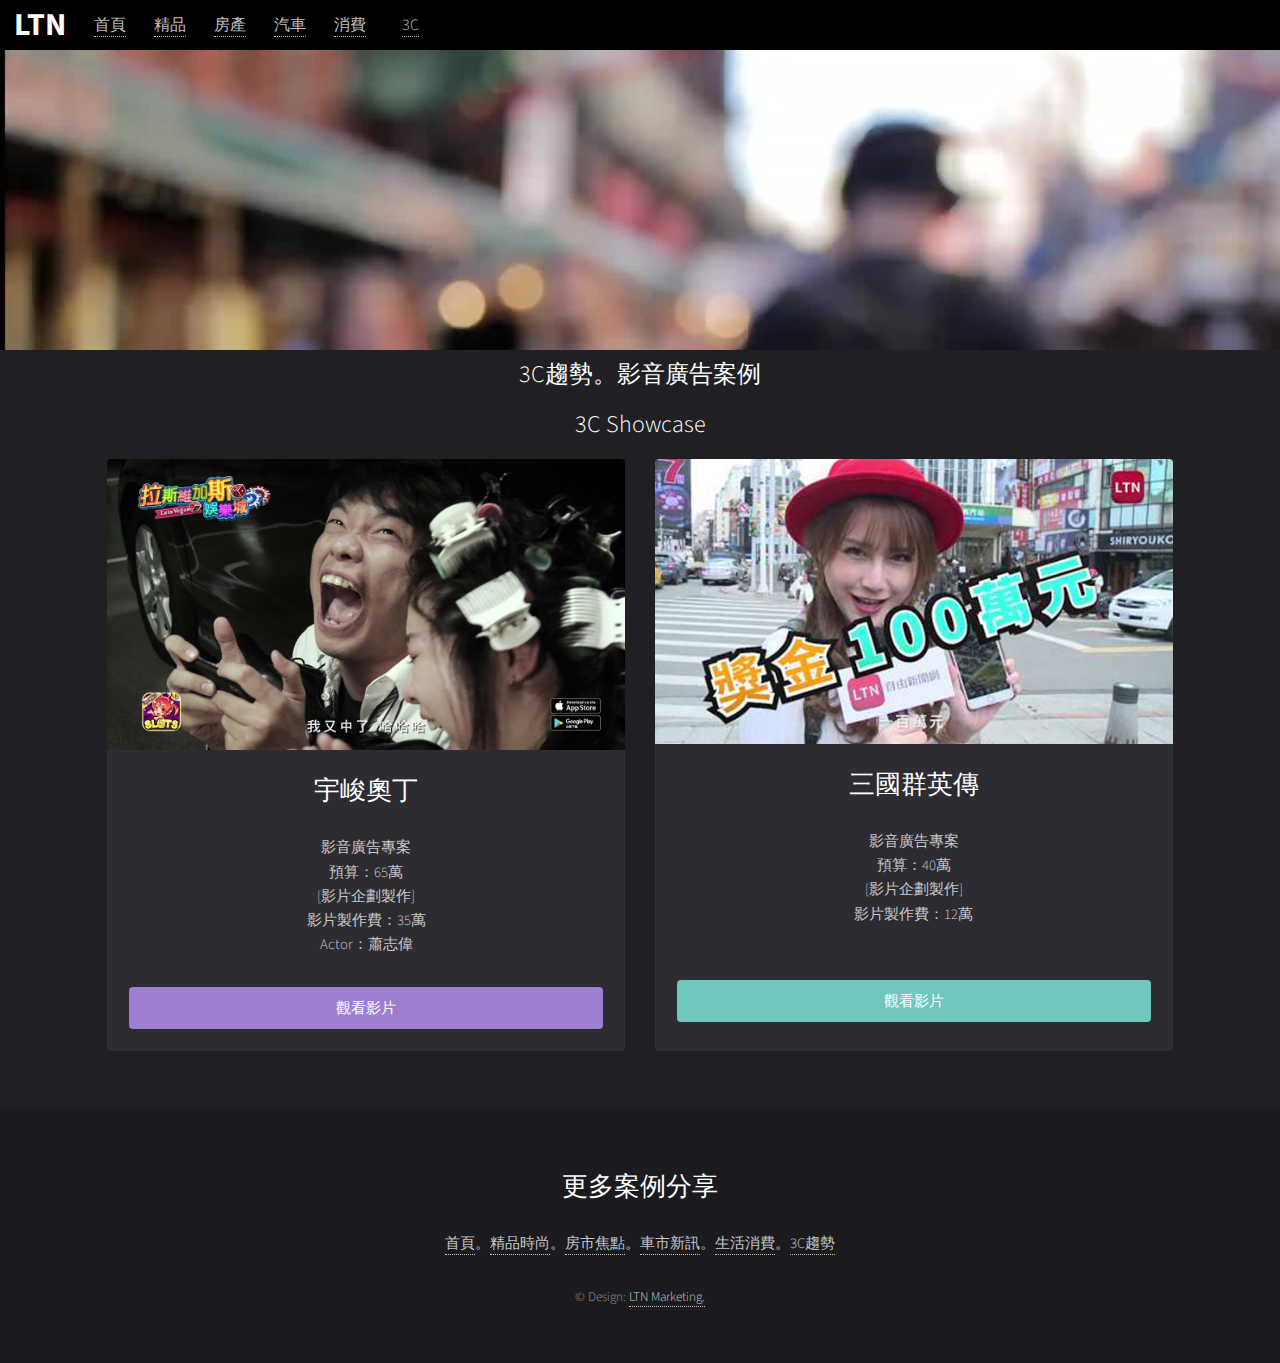
==== 3c.html @ 8a354bea "初始化版本" ====
<!DOCTYPE HTML>

<html>
	<head>
		<title>3C Showcase</title>
		<meta charset="utf-8" />
		<meta name="viewport" content="width=device-width, initial-scale=1" />
		<link rel="stylesheet" href="assets/css/main.css" />
	</head>
	<body id="top">
		
		<div class="header">
			<div class="logo">LTN</div>
			<div class="top_r">
				<div class="bbb"><a href="index.html" >首頁</a></div>
				<div class="bbb"><a href="fashion.html">精品</a></div>
				<div class="bbb"><a href="estate.html">房產</a></div>
				<div class="bbb"><a href="auto.html">汽車</a></div>
				<div class="bbb"><a href="consumer.html">消費</a></div>
				<div class="bbb"><a href="3c.html">3C</a></div>
			</div>
		</div>

			<!-- Banner -->

			<div class="banner_c">
				<video id="movie" autoplay preload loop poster="images/banner_c.jpg" width=100%>
  				<source src="images/banner_3c.mp4" type="video/mp4" />
 		 		<source src="images/banner_3c.webm" type="video/web" />
  			您的瀏覽器不支援HTML 5影片播放標籤<video>格式。
  			Your browser doesn't support the <video> tag.
			</video>

			</div>
			<div class="banner_fs">3C趨勢。影音廣告案例<br>3C Showcase</div>

			<!-- Main -->
				<div id="main">
					<div class="inner">

					<!-- Boxes -->
						<div class="thumbnails">


							<div class="box">
								<a href="https://youtu.be/4tBF7x_kAB4" class="image fit"><img src="images/pic_3c02.jpg" alt="" /></a>
								<div class="inner">
									<h2>宇峻奧丁</h2>
									<p>
										影音廣告專案</br>
										預算：65萬</br>
										[影片企劃製作]</br>
										影片製作費：35萬</br>
										Actor：蕭志偉</br>
									</p>
									<a href="https://youtu.be/4tBF7x_kAB4" class="button style3 fit" data-poptrox="youtube,800x400">觀看影片</a>
								</div>
							</div>


							<div class="box">
								<a href="https://youtu.be/RSemNmafA8I" class="image fit"><img src="images/pic_3c01.jpg" alt="" /></a>
								<div class="inner">
									<h2>三國群英傳</h2>
									<p>
										影音廣告專案</br>
										預算：40萬</br>
										[影片企劃製作]</br>
										影片製作費：12萬</br>
										</br>
									</p>
									<a href="https://youtu.be/RSemNmafA8I" class="button fit" data-poptrox="youtube,800x400">觀看影片</a>
								</div>
							</div>				

						</div>


					</div>
				</div>

			<!-- Footer -->
				<footer id="footer">
					<div class="inner">
						<h2>更多案例分享</h2>
						<p><a href="index.html">首頁</a>。<a href="fashion.html">精品時尚</a>。<a href="estate.html">房市焦點</a>。<a href="auto.html">車市新訊</a>。<a href="consumer.html">生活消費</a>。<a href="3c.html">3C趨勢</a></p>
						
					<!--
						<ul class="icons">
							<li><a href="#" class="icon fa-twitter"><span class="label">Twitter</span></a></li>
							<li><a href="#" class="icon fa-facebook"><span class="label">Facebook</span></a></li>
							<li><a href="#" class="icon fa-instagram"><span class="label">Instagram</span></a></li>
							<li><a href="#" class="icon fa-envelope"><span class="label">Email</span></a></li>
						</ul>
					-->
 						<p class="copyright">&copy; Design: <a href="http://market.ltn.com.tw/" target="_blank">LTN Marketing.</a></p>
					</div>
				</footer>

		<!-- Scripts -->
			<script src="assets/js/jquery.min.js"></script>
			<script src="assets/js/jquery.scrolly.min.js"></script>
			<script src="assets/js/jquery.poptrox.min.js"></script>
			<script src="assets/js/skel.min.js"></script>
			<script src="assets/js/util.js"></script>
			<script src="assets/js/main.js"></script>

	</body>
</html>
---- assets/css/main.css ----
@charset "UTF-8";
@import url(font-awesome.min.css);
@import url("https://fonts.googleapis.com/css?family=Source+Sans+Pro:300,400|Passion+One:400");

/*head*/
.header{ 
	width: 100%; 
	height: 50px; 
	background-color: #000; 
	margin: 0 auto;
}

.logo{
	width: 80px;
	height: 50px;
	float: left;
	text-align: center;
 	line-height: 50px;
 	font-size: 32px;
 	font-weight: bold;
 	color: #FFF;
 	margin: 0 auto;
}

.top_r{
	width: 450px;
	height: 50px;
	float: left;
}

.bbb{
	width: 60px;
	height: 50px;
 	text-align:center;
 	line-height: 50px;
 	color: #FFF;
 	font-size: 16px;
 	text-decoration: none;
 	float: left;
}
.bbb:hover{background-color: #444444; color: #fdf481; }

/*banner_f*/
.banner_f{ width: 100%; height: 300px; 
			background-image: url(../../images/banner_f.jpg);
    		background-position: center;
    		background-size: cover;
    		background-repeat: no-repeat;
    		border-top: 0;
    		position: relative;
    		text-align: center;
    		overflow: hidden;
    		margin: o auto;
}
.banner_fs{ width:100%; height: 50px; text-align: center; line-height: 50px; color: #FFF; font-size: 24px; margin:0 auto; }

.banner_e{ width: 100%; height: 300px; 
			background-image: url(../../images/banner_e.jpg);
    		background-position: center;
    		background-size: cover;
    		background-repeat: no-repeat;
    		border-top: 0;
    		position: relative;
    		text-align: center;
    		overflow: hidden;
    		margin: o auto;
}

.banner_a{ width: 100%; height: 300px; 
			background-image: url(../../images/banner_a.jpg);
    		background-position: center;
    		background-size: cover;
    		background-repeat: no-repeat;
    		border-top: 0;
    		position: relative;
    		text-align: center;
    		overflow: hidden;
    		margin: o auto;
}

.banner_c{ width: 100%; height: 300px; 
			background-image: url(../../images/banner_c.jpg);
    		background-position: center;
    		background-size: cover;
    		background-repeat: no-repeat;
    		border-top: 0;
    		position: relative;
    		text-align: center;
    		overflow: hidden;
    		margin: o auto;
}

/* Reset */

	html, body, div, span, applet, object, iframe, h1, h2, h3, h4, h5, h6, p, blockquote, pre, a, abbr, acronym, address, big, cite, code, del, dfn, em, img, ins, kbd, q, s, samp, small, strike, strong, sub, sup, tt, var, b, u, i, center, dl, dt, dd, ol, ul, li, fieldset, form, label, legend, table, caption, tbody, tfoot, thead, tr, th, td, article, aside, canvas, details, embed, figure, figcaption, footer, header, hgroup, menu, nav, output, ruby, section, summary, time, mark, audio, video {
		margin: 0;
		padding: 0;
		border: 0;
		font-size: 100%;
		font: inherit;
		vertical-align: baseline;
	}

	article, aside, details, figcaption, figure, footer, header, hgroup, menu, nav, section {
		display: block;
	}

	body {
		line-height: 1;
	}

	ol, ul {
		list-style: none;
	}

	blockquote, q {
		quotes: none;
	}

	blockquote:before, blockquote:after, q:before, q:after {
		content: '';
		content: none;
	}

	table {
		border-collapse: collapse;
		border-spacing: 0;
	}

	body {
		-webkit-text-size-adjust: none;
	}

/* Box Model */

	*, *:before, *:after {
		-moz-box-sizing: border-box;
		-webkit-box-sizing: border-box;
		box-sizing: border-box;
	}

/* Basic */

	@-ms-viewport {
		width: device-width;
	}

	body {
		-ms-overflow-style: scrollbar;
	}

	@media screen and (max-width: 480px) {

		html, body {
			min-width: 320px;
		}

	}

	body {
		background: #202024;
	}

		body.is-loading *, body.is-loading *:before, body.is-loading *:after {
			-moz-animation: none !important;
			-webkit-animation: none !important;
			-ms-animation: none !important;
			animation: none !important;
			-moz-transition: none !important;
			-webkit-transition: none !important;
			-ms-transition: none !important;
			transition: none !important;
		}

/* Type */

	body, input, select, textarea {
		color: rgba(255, 255, 255, 0.75);
		font-family: "Source Sans Pro", sans-serif;
		font-size: 14pt;
		font-weight: 300;
		line-height: 1.65;
	}

		@media screen and (max-width: 1680px) {

			body, input, select, textarea {
				font-size: 11pt;
			}

		}

		@media screen and (max-width: 1280px) {

			body, input, select, textarea {
				font-size: 11pt;
			}

		}

		@media screen and (max-width: 980px) {

			body, input, select, textarea {
				font-size: 12pt;
			}

		}

		@media screen and (max-width: 736px) {

			body, input, select, textarea {
				font-size: 12pt;
			}

		}

		@media screen and (max-width: 480px) {

			body, input, select, textarea {
				font-size: 12pt;
			}

		}

	a {
		-moz-transition: background-color 0.2s ease-in-out, color 0.2s ease-in-out;
		-webkit-transition: background-color 0.2s ease-in-out, color 0.2s ease-in-out;
		-ms-transition: background-color 0.2s ease-in-out, color 0.2s ease-in-out;
		transition: background-color 0.2s ease-in-out, color 0.2s ease-in-out;
		color: rgba(255, 255, 255, 0.75);
		text-decoration: none;
		border-bottom: 1px dotted;
		outline: 0;
	}

		a:hover {
			color: #FFF;
			border: none;
		}

	strong, b {
		color: #fff;
		font-weight: 400;
	}

	em, i {
		font-style: italic;
	}

	p {
		margin: 0 0 2em 0;
	}

	h1, h2, h3, h4, h5, h6 {
		color: #fff;
		font-weight: 400;
		line-height: 1.5;
		margin: 0 0 1em 0;
	}

		h1 a, h2 a, h3 a, h4 a, h5 a, h6 a {
			color: inherit;
			text-decoration: none;
		}

	h2 {
		font-size: 1.75em;
	}

	h3 {
		font-size: 1.35em;
	}

	h4 {
		font-size: 1.1em;
	}

	h5 {
		font-size: 0.9em;
	}

	h6 {
		font-size: 0.7em;
	}

	sub {
		font-size: 0.8em;
		position: relative;
		top: 0.5em;
	}

	sup {
		font-size: 0.8em;
		position: relative;
		top: -0.5em;
	}

	blockquote {
		border-left: solid 4px rgba(144, 144, 144, 0.25);
		font-style: italic;
		margin: 0 0 2em 0;
		padding: 0.5em 0 0.5em 2em;
	}

	code {
		background: rgba(144, 144, 144, 0.075);
		border-radius: 4px;
		border: solid 1px rgba(144, 144, 144, 0.25);
		font-family: "Courier New", monospace;
		font-size: 0.9em;
		margin: 0 0.25em;
		padding: 0.25em 0.65em;
	}

	pre {
		-webkit-overflow-scrolling: touch;
		font-family: "Courier New", monospace;
		font-size: 0.9em;
		margin: 0 0 2em 0;
	}

		pre code {
			display: block;
			line-height: 1.75;
			padding: 1em 1.5em;
			overflow-x: auto;
		}

	hr {
		border: 0;
		border-bottom: solid 1px rgba(144, 144, 144, 0.25);
		margin: 2em 0;
	}

		hr.major {
			margin: 3em 0;
		}

	.align-left {
		text-align: left;
	}

	.align-center {
		text-align: center;
	}

	.align-right {
		text-align: right;
	}

/* Section/Article */

	section.special, article.special {
		text-align: center;
	}

	header p {
		color: rgba(255, 255, 255, 0.5);
		position: relative;
		margin: 0 0 1.5em 0;
	}

	header h2 + p {
		font-size: 1.25em;
		margin-top: -1em;
	}

	header h3 + p {
		font-size: 1.1em;
		margin-top: -0.8em;
	}

	header h4 + p,
	header h5 + p,
	header h6 + p {
		font-size: 0.9em;
		margin-top: -0.6em;
	}

/* Box */

	.thumbnails {
		display: -moz-flex;
		display: -webkit-flex;
		display: -ms-flex;
		display: flex;
		-moz-align-items: stretch;
		-webkit-align-items: stretch;
		-ms-align-items: stretch;
		align-items: stretch;
		-moz-justify-content: center;
		-webkit-justify-content: center;
		-ms-justify-content: center;
		justify-content: center;
		-moz-flex-wrap: wrap;
		-webkit-flex-wrap: wrap;
		-ms-flex-wrap: wrap;
		flex-wrap: wrap;
	}

		.thumbnails .box {
			margin: 0 1em 2em 1em;
			width: 30%;
		}

			@media screen and (max-width: 1280px) {

				.thumbnails .box {
					width: 45%;
				}

			}

			@media screen and (max-width: 736px) {

				.thumbnails .box {
					width: 100%;
				}

			}

/* Form */

	form {
		margin: 0 0 2em 0;
	}

	label {
		color: #fff;
		display: block;
		font-size: 0.9em;
		font-weight: 400;
		margin: 0 0 1em 0;
	}

	input[type="text"],
	input[type="password"],
	input[type="email"],
	input[type="tel"],
	select,
	textarea {
		-moz-appearance: none;
		-webkit-appearance: none;
		-ms-appearance: none;
		appearance: none;
		background: rgba(144, 144, 144, 0.075);
		border-radius: 4px;
		border: none;
		border: solid 1px rgba(144, 144, 144, 0.25);
		color: inherit;
		display: block;
		outline: 0;
		padding: 0 1em;
		text-decoration: none;
		width: 100%;
	}

		input[type="text"]:invalid,
		input[type="password"]:invalid,
		input[type="email"]:invalid,
		input[type="tel"]:invalid,
		select:invalid,
		textarea:invalid {
			box-shadow: none;
		}

		input[type="text"]:focus,
		input[type="password"]:focus,
		input[type="email"]:focus,
		input[type="tel"]:focus,
		select:focus,
		textarea:focus {
			border-color: #ff8686;
			box-shadow: 0 0 0 1px #ff8686;
		}

	.select-wrapper {
		text-decoration: none;
		display: block;
		position: relative;
	}

		.select-wrapper:before {
			content: "";
			-moz-osx-font-smoothing: grayscale;
			-webkit-font-smoothing: antialiased;
			font-family: FontAwesome;
			font-style: normal;
			font-weight: normal;
			text-transform: none !important;
		}

		.select-wrapper:before {
			color: rgba(144, 144, 144, 0.25);
			display: block;
			height: 2.75em;
			line-height: 2.75em;
			pointer-events: none;
			position: absolute;
			right: 0;
			text-align: center;
			top: 0;
			width: 2.75em;
		}

		.select-wrapper select::-ms-expand {
			display: none;
		}

	input[type="text"],
	input[type="password"],
	input[type="email"],
	select {
		height: 2.75em;
	}

	textarea {
		padding: 0.75em 1em;
	}

	input[type="checkbox"],
	input[type="radio"] {
		-moz-appearance: none;
		-webkit-appearance: none;
		-ms-appearance: none;
		appearance: none;
		display: block;
		float: left;
		margin-right: -2em;
		opacity: 0;
		width: 1em;
		z-index: -1;
	}

		input[type="checkbox"] + label,
		input[type="radio"] + label {
			text-decoration: none;
			color: rgba(255, 255, 255, 0.75);
			cursor: pointer;
			display: inline-block;
			font-size: 1em;
			font-weight: 300;
			padding-left: 2.4em;
			padding-right: 0.75em;
			position: relative;
		}

			input[type="checkbox"] + label:before,
			input[type="radio"] + label:before {
				-moz-osx-font-smoothing: grayscale;
				-webkit-font-smoothing: antialiased;
				font-family: FontAwesome;
				font-style: normal;
				font-weight: normal;
				text-transform: none !important;
			}

			input[type="checkbox"] + label:before,
			input[type="radio"] + label:before {
				background: rgba(144, 144, 144, 0.075);
				border-radius: 4px;
				border: solid 1px rgba(144, 144, 144, 0.25);
				content: '';
				display: inline-block;
				height: 1.65em;
				left: 0;
				line-height: 1.58125em;
				position: absolute;
				text-align: center;
				top: 0;
				width: 1.65em;
			}

		input[type="checkbox"]:checked + label:before,
		input[type="radio"]:checked + label:before {
			background: #ff8686;
			border-color: #ff8686;
			color: #ffffff;
			content: '\f00c';
		}

		input[type="checkbox"]:focus + label:before,
		input[type="radio"]:focus + label:before {
			border-color: #ff8686;
			box-shadow: 0 0 0 1px #ff8686;
		}

	input[type="checkbox"] + label:before {
		border-radius: 4px;
	}

	input[type="radio"] + label:before {
		border-radius: 100%;
	}

	::-webkit-input-placeholder {
		color: rgba(255, 255, 255, 0.5) !important;
		opacity: 1.0;
	}

	:-moz-placeholder {
		color: rgba(255, 255, 255, 0.5) !important;
		opacity: 1.0;
	}

	::-moz-placeholder {
		color: rgba(255, 255, 255, 0.5) !important;
		opacity: 1.0;
	}

	:-ms-input-placeholder {
		color: rgba(255, 255, 255, 0.5) !important;
		opacity: 1.0;
	}

	.formerize-placeholder {
		color: rgba(255, 255, 255, 0.5) !important;
		opacity: 1.0;
	}

/* Box */

	.box {
		border-radius: 4px;
		margin-bottom: 2em;
		background: #2c2c32;
		text-align: center;
	}

		.box > :last-child,
		.box > :last-child > :last-child,
		.box > :last-child > :last-child > :last-child {
			margin-bottom: 0;
		}

		.box .image.fit {
			margin: 0;
		}

		.box .image img {
			border-radius: 4px 4px 0 0;
		}

		.box .inner {
			padding: 1.5em;
			width: 100% !important;
		}

			@media screen and (max-width: 480px) {

				.box .inner {
					padding: 1em;
				}

			}

		.box.alt {
			border: 0;
			border-radius: 0;
			padding: 0;
		}

/* Icon */

	.icon {
		text-decoration: none;
		border-bottom: none;
		position: relative;
	}

		.icon:before {
			-moz-osx-font-smoothing: grayscale;
			-webkit-font-smoothing: antialiased;
			font-family: FontAwesome;
			font-style: normal;
			font-weight: normal;
			text-transform: none !important;
		}

		.icon > .label {
			display: none;
		}

/* Image */

	.image {
		border-radius: 4px;
		border: 0;
		display: inline-block;
		position: relative;
	}

		.image img {
			border-radius: 4px;
			display: block;
		}

		.image.left, .image.right {
			max-width: 40%;
		}

			.image.left img, .image.right img {
				width: 100%;
			}

		.image.left {
			float: left;
			padding: 0 1.5em 1em 0;
			top: 0.25em;
		}

		.image.right {
			float: right;
			padding: 0 0 1em 1.5em;
			top: 0.25em;
		}

		.image.fit {
			display: block;
			margin: 0 0 2em 0;
			width: 100%;
		}

			.image.fit img {
				width: 100%;
			}

		.image.main {
			display: block;
			margin: 0 0 3em 0;
			width: 100%;
		}

			.image.main img {
				width: 100%;
			}

/* List */

	ol {
		list-style: decimal;
		margin: 0 0 2em 0;
		padding-left: 1.25em;
	}

		ol li {
			padding-left: 0.25em;
		}

	ul {
		list-style: disc;
		margin: 0 0 2em 0;
		padding-left: 1em;
	}

		ul li {
			padding-left: 0.5em;
		}

		ul.alt {
			list-style: none;
			padding-left: 0;
		}

			ul.alt li {
				border-top: solid 1px rgba(144, 144, 144, 0.25);
				padding: 0.5em 0;
			}

				ul.alt li:first-child {
					border-top: 0;
					padding-top: 0;
				}

		ul.icons {
			cursor: default;
			list-style: none;
			padding-left: 0;
		}

			ul.icons li {
				display: inline-block;
				text-align: center;
				padding-left: 0;
				padding-right: 1em;
			}

				ul.icons li a {
					display: block;
					border-radius: 100%;
					margin: 0;
					padding: 0.5em;
					border: solid 1px rgba(144, 144, 144, 0.25);
					color: rgba(144, 144, 144, 0.25);
				}

					ul.icons li a:before {
						font-size: 1.5em;
						display: block;
						width: 1.5em;
						height: 1.5em;
						line-height: 1.5em;
					}

					ul.icons li a:hover {
						background-color: #202024;
						color: #FFF;
					}

				ul.icons li:last-child {
					padding-right: 0;
				}

		ul.actions {
			cursor: default;
			list-style: none;
			padding-left: 0;
		}

			ul.actions li {
				display: inline-block;
				padding: 0 1em 0 0;
				vertical-align: middle;
			}

				ul.actions li:last-child {
					padding-right: 0;
				}

			ul.actions.small li {
				padding: 0 0.5em 0 0;
			}

			ul.actions.vertical li {
				display: block;
				padding: 1em 0 0 0;
			}

				ul.actions.vertical li:first-child {
					padding-top: 0;
				}

				ul.actions.vertical li > * {
					margin-bottom: 0;
				}

			ul.actions.vertical.small li {
				padding: 0.5em 0 0 0;
			}

				ul.actions.vertical.small li:first-child {
					padding-top: 0;
				}

			ul.actions.fit {
				display: table;
				margin-left: -1em;
				padding: 0;
				table-layout: fixed;
				width: calc(100% + 1em);
			}

				ul.actions.fit li {
					display: table-cell;
					padding: 0 0 0 1em;
				}

					ul.actions.fit li > * {
						margin-bottom: 0;
					}

				ul.actions.fit.small {
					margin-left: -0.5em;
					width: calc(100% + 0.5em);
				}

					ul.actions.fit.small li {
						padding: 0 0 0 0.5em;
					}

			@media screen and (max-width: 480px) {

				ul.actions {
					margin: 0 0 2em 0;
				}

					ul.actions li {
						padding: 1em 0 0 0;
						display: block;
						text-align: center;
						width: 100%;
					}

						ul.actions li:first-child {
							padding-top: 0;
						}

						ul.actions li > * {
							width: 100%;
							margin: 0 !important;
						}

							ul.actions li > *.icon:before {
								margin-left: -2em;
							}

					ul.actions.small li {
						padding: 0.5em 0 0 0;
					}

						ul.actions.small li:first-child {
							padding-top: 0;
						}

			}

	dl {
		margin: 0 0 2em 0;
	}

		dl dt {
			display: block;
			font-weight: 400;
			margin: 0 0 1em 0;
		}

		dl dd {
			margin-left: 2em;
		}

/* Table */

	.table-wrapper {
		-webkit-overflow-scrolling: touch;
		overflow-x: auto;
	}

	table {
		margin: 0 0 2em 0;
		width: 100%;
	}

		table tbody tr {
			border: solid 1px rgba(144, 144, 144, 0.25);
			border-left: 0;
			border-right: 0;
		}

			table tbody tr:nth-child(2n + 1) {
				background-color: rgba(144, 144, 144, 0.075);
			}

		table td {
			padding: 0.75em 0.75em;
		}

		table th {
			color: #fff;
			font-size: 0.9em;
			font-weight: 400;
			padding: 0 0.75em 0.75em 0.75em;
			text-align: left;
		}

		table thead {
			border-bottom: solid 2px rgba(144, 144, 144, 0.25);
		}

		table tfoot {
			border-top: solid 2px rgba(144, 144, 144, 0.25);
		}

		table.alt {
			border-collapse: separate;
		}

			table.alt tbody tr td {
				border: solid 1px rgba(144, 144, 144, 0.25);
				border-left-width: 0;
				border-top-width: 0;
			}

				table.alt tbody tr td:first-child {
					border-left-width: 1px;
				}

			table.alt tbody tr:first-child td {
				border-top-width: 1px;
			}

			table.alt thead {
				border-bottom: 0;
			}

			table.alt tfoot {
				border-top: 0;
			}

/* Button */

	input[type="submit"],
	input[type="reset"],
	input[type="button"],
	button,
	.button {
		-moz-appearance: none;
		-webkit-appearance: none;
		-ms-appearance: none;
		appearance: none;
		-moz-transition: background-color 0.2s ease-in-out, color 0.2s ease-in-out;
		-webkit-transition: background-color 0.2s ease-in-out, color 0.2s ease-in-out;
		-ms-transition: background-color 0.2s ease-in-out, color 0.2s ease-in-out;
		transition: background-color 0.2s ease-in-out, color 0.2s ease-in-out;
		background-color: #70c7be;
		border-radius: 4px;
		border: 0;
		color: #ffffff !important;
		cursor: pointer;
		display: inline-block;
		font-weight: 400;
		height: 2.85em;
		line-height: 2.95em;
		padding: 0 1.5em;
		text-align: center;
		text-decoration: none;
		white-space: nowrap;
	}

		input[type="submit"]:hover,
		input[type="reset"]:hover,
		input[type="button"]:hover,
		button:hover,
		.button:hover {
			background-color: #82cec6;
		}

		input[type="submit"]:active,
		input[type="reset"]:active,
		input[type="button"]:active,
		button:active,
		.button:active {
			background-color: #5ec0b6;
		}

		input[type="submit"].icon,
		input[type="reset"].icon,
		input[type="button"].icon,
		button.icon,
		.button.icon {
			padding-left: 1.35em;
		}

			input[type="submit"].icon:before,
			input[type="reset"].icon:before,
			input[type="button"].icon:before,
			button.icon:before,
			.button.icon:before {
				margin-right: 0.5em;
			}

		input[type="submit"].fit,
		input[type="reset"].fit,
		input[type="button"].fit,
		button.fit,
		.button.fit {
			display: block;
			margin: 0 0 1em 0;
			width: 100%;
		}

		input[type="submit"].small,
		input[type="reset"].small,
		input[type="button"].small,
		button.small,
		.button.small {
			font-size: 0.8em;
		}

		input[type="submit"].big,
		input[type="reset"].big,
		input[type="button"].big,
		button.big,
		.button.big {
			font-size: 1.35em;
		}

		input[type="submit"].disabled, input[type="submit"]:disabled,
		input[type="reset"].disabled,
		input[type="reset"]:disabled,
		input[type="button"].disabled,
		input[type="button"]:disabled,
		button.disabled,
		button:disabled,
		.button.disabled,
		.button:disabled {
			background-color: rgba(255, 255, 255, 0.75) !important;
			box-shadow: inset 0 -0.15em 0 0 rgba(0, 0, 0, 0.15);
			color: #202024 !important;
			cursor: default;
			opacity: 0.25;
		}

		input[type="submit"].style2,
		input[type="reset"].style2,
		input[type="button"].style2,
		button.style2,
		.button.style2 {
			background-color: #7f92cf;
		}

			input[type="submit"].style2:hover,
			input[type="reset"].style2:hover,
			input[type="button"].style2:hover,
			button.style2:hover,
			.button.style2:hover {
				background-color: #92a2d6;
			}

			input[type="submit"].style2:active,
			input[type="reset"].style2:active,
			input[type="button"].style2:active,
			button.style2:active,
			.button.style2:active {
				background-color: #6c82c8;
			}

		input[type="submit"].style3,
		input[type="reset"].style3,
		input[type="button"].style3,
		button.style3,
		.button.style3 {
			background-color: #9d7ed0;
		}

			input[type="submit"].style3:hover,
			input[type="reset"].style3:hover,
			input[type="button"].style3:hover,
			button.style3:hover,
			.button.style3:hover {
				background-color: #ab91d7;
			}

			input[type="submit"].style3:active,
			input[type="reset"].style3:active,
			input[type="button"].style3:active,
			button.style3:active,
			.button.style3:active {
				background-color: #8f6bc9;
			}

		@media screen and (max-width: 480px) {

			input[type="submit"],
			input[type="reset"],
			input[type="button"],
			button,
			.button {
				padding: 0;
			}

		}

/* Poptrox */

	.poptrox-popup {
		-moz-box-sizing: content-box;
		-webkit-box-sizing: content-box;
		-ms-box-sizing: content-box;
		box-sizing: content-box;
		background: #000;
		box-shadow: 0 0.5em 3em 0 rgba(0, 0, 0, 0.25);
		border-radius: 4px;
		padding: 2em;
		overflow: hidden;
	}

		.poptrox-popup .closer {
			-moz-transition: opacity 0.2s ease-in-out;
			-webkit-transition: opacity 0.2s ease-in-out;
			-ms-transition: opacity 0.2s ease-in-out;
			transition: opacity 0.2s ease-in-out;
			text-decoration: none;
			position: absolute;
			top: .5em;
			right: .5em;
			z-index: 11000;
			-webkit-tap-highlight-color: rgba(255, 255, 255, 0);
			white-space: nowrap;
			text-indent: 2em;
			overflow: hidden;
			width: 2em;
			height: 2em;
			display: block;
		}

			.poptrox-popup .closer:before {
				content: "\f00d";
				-moz-osx-font-smoothing: grayscale;
				-webkit-font-smoothing: antialiased;
				font-family: FontAwesome;
				font-style: normal;
				font-weight: normal;
				text-transform: none !important;
				display: block;
				position: relative;
				text-indent: 0;
				border-radius: 100%;
				box-shadow: inset 0 0 0 1px rgba(255, 255, 255, 0.25);
				color: #ffffff !important;
				width: 2em;
				height: 2em;
				line-height: 2em;
			}

		.poptrox-popup:hover .closer {
			opacity: 0.5;
		}

		.poptrox-popup:hover .closer:hover {
			opacity: 1.0;
		}

		@media screen and (max-width: 736px) {

			.poptrox-popup {
				padding: 0;
			}

				.poptrox-popup .closer {
					display: none !important;
				}

		}

/* Banner */

	#banner {
		-moz-align-items: center;
		-webkit-align-items: center;
		-ms-align-items: center;
		align-items: center;
		display: -moz-flex;
		display: -webkit-flex;
		display: -ms-flex;
		display: flex;
		-moz-justify-content: center;
		-webkit-justify-content: center;
		-ms-justify-content: center;
		justify-content: center;
		padding: 8em 4em 6em 4em;
		min-height: 70vh;
		background-image: url("../../images/banner.jpg");
		background-position: center;
		background-size: cover;
		background-repeat: no-repeat;
		border-top: 0;
		position: relative;
		text-align: center;
		overflow: hidden;
	}

		#banner .inner {
			text-align: center;
			position: relative;
			z-index: 2;
		}

		#banner h1 {
			color: #fff;
			font-size: 5em;
			font-weight: 400;
			font-family: 'Passion One', cursive;
			margin: 0;
		}

			@media screen and (max-width: 980px) {

				#banner h1 {
					font-size: 5em;
				}

			}

			@media screen and (max-width: 736px) {

				#banner h1 {
					font-size: 3em;
				}

			}

		#banner p {
			color: rgba(255, 255, 255, 0.85);
			font-size: 1.5em;
			font-weight: 300;
		}

			@media screen and (max-width: 980px) {

				#banner p {
					font-size: 1.5em;
				}

			}

			@media screen and (max-width: 480px) {

				#banner p {
					font-size: 1.25em;
				}

			}

		#banner a {
			color: rgba(255, 255, 255, 0.75);
			text-decoration: none;
			border-bottom: 1px dotted;
		}

			#banner a:hover {
				color: #FFF;
				border: none;
			}

		#banner .more {
			background-image: url("images/arrow.svg");
			background-position: center 1.35em;
			background-repeat: no-repeat;
			background-size: auto;
			border: 1px solid #fff;
			border-radius: 100%;
			color: rgba(255, 255, 255, 0.75);
			display: block;
			height: 4em;
			text-indent: 4em;
			overflow: hidden;
			white-space: nowrap;
			width: 4em;
			z-index: 2;
			margin: 0 auto 2em auto;
		}

			#banner .more:hover {
				background-color: rgba(255, 255, 255, 0.05);
				border: 1px solid #fff;
				color: #FFF;
			}

		#banner video {
			-moz-transform: translateX(50%) translateY(50%);
			-webkit-transform: translateX(50%) translateY(50%);
			-ms-transform: translateX(50%) translateY(50%);
			transform: translateX(50%) translateY(50%);
			position: absolute;
			bottom: 50%;
			right: 50%;
			width: auto;
			height: auto;
			min-width: 100%;
			min-height: 100%;
			overflow: hidden;
		}

		#banner:before {
			-moz-transition: opacity 3s ease;
			-webkit-transition: opacity 3s ease;
			-ms-transition: opacity 3s ease;
			transition: opacity 3s ease;
			-moz-transition-delay: 1s;
			-webkit-transition-delay: 1s;
			-ms-transition-delay: 1s;
			transition-delay: 1s;
			content: '';
			background-color: #42424f;
			display: block;
			height: 100%;
			left: 0;
			opacity: 0.45;
			position: absolute;
			top: 0;
			width: 100%;
			z-index: 1;
		}

		@media screen and (max-width: 1280px) {

			#banner video {
				display: none;
			}

		}

		@media screen and (max-width: 980px) {

			#banner br {
				display: none;
			}

		}

		@media screen and (max-width: 736px) {

			#banner {
				min-height: 0;
				padding: 6em 2em 4em 2em;
			}

				#banner br {
					display: none;
				}

		}

		body.is-loading #banner:before {
			opacity: 1;
		}

/* Main */

	#main {
		padding: 4em 0 2em 0;
	}

		@media screen and (max-width: 736px) {

			#main {
				padding: 3em 0 1em 0;
			}

		}

		#main .inner {
			width: 90%;
			max-width: 80em;
			margin: 0 auto;
		}

			@media screen and (max-width: 480px) {

				#main .inner {
					width: 95%;
				}

			}

/* Footer */

	#footer {
		padding: 4em 0 2em 0;
		background-color: #1b1b1f;
		text-align: center;
	}

		#footer .inner {
			width: 50%;
			margin: 0 auto;
		}

			@media screen and (max-width: 980px) {

				#footer .inner {
					width: 75%;
				}

			}

			@media screen and (max-width: 480px) {

				#footer .inner {
					width: 90%;
				}

			}

		#footer .copyright {
			color: rgba(255, 255, 255, 0.5);
			font-size: 0.9em;
			margin: 0 0 2em 0;
			padding: 0;
			text-align: center;
		}

		@media screen and (max-width: 736px) {

			#footer {
				padding: 3em 0 1em 0;
			}

		}
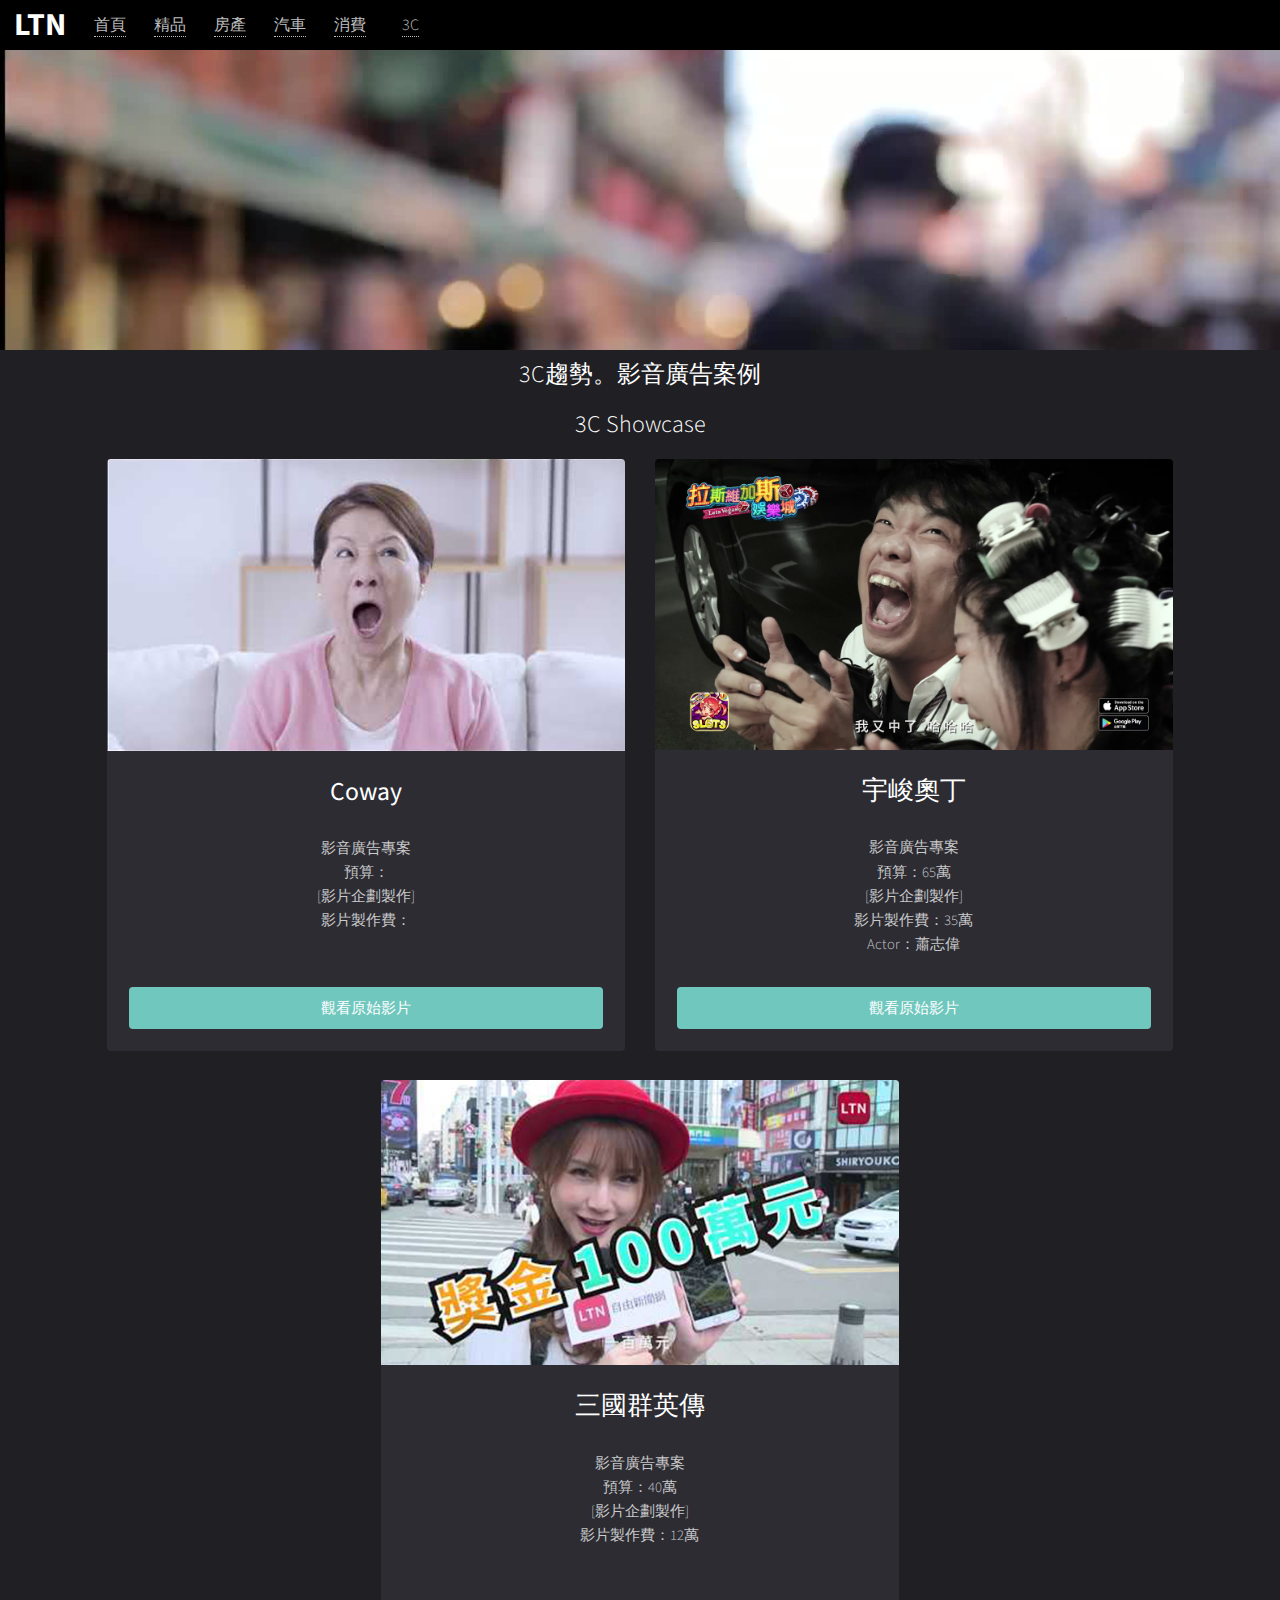
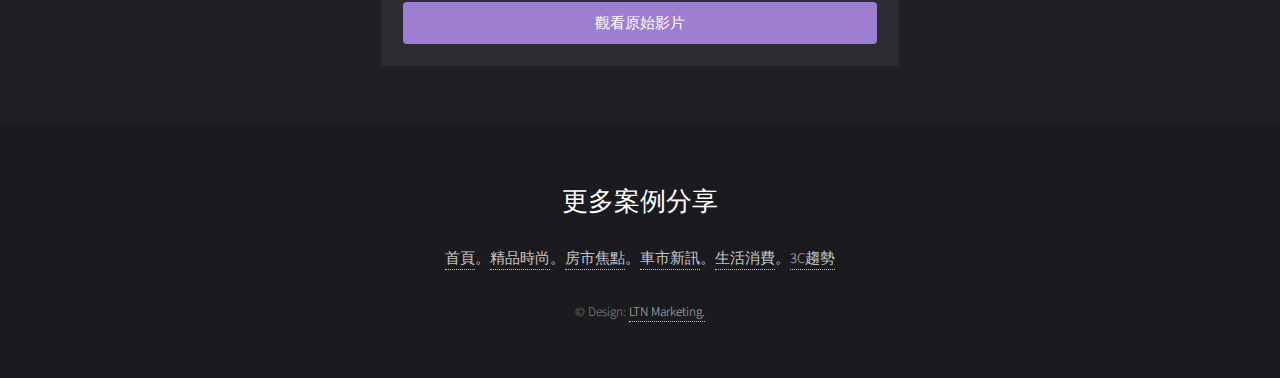
==== commit 593f114f: "改完：停掉popjs，影片改連結原始影片出處於新開視窗展示。" ====
--- a/3c.html
+++ b/3c.html
@@ -43,7 +43,23 @@
 
 
 							<div class="box">
-								<a href="https://youtu.be/4tBF7x_kAB4" class="image fit"><img src="images/pic_3c02.jpg" alt="" /></a>
+								<a href="https://youtu.be/-NIAcRxuE_s" class="image fit" target="_blank" ><img src="images/pic_3c03.jpg" alt=""  /></a>
+								<div class="inner">
+									<h2>Coway</h2>
+									<p>
+										影音廣告專案<br>
+										預算：</br>
+										[影片企劃製作]<br>
+										影片製作費：<br>
+										<br>
+									</p>
+									<a href="https://youtu.be/-NIAcRxuE_s" class="button fit" data-poptrox="youtube,800x400" target="_blank" >觀看原始影片</a>
+								</div>
+							</div>
+
+
+						<div class="box">
+								<a href="https://youtu.be/7D-vN99OfQo" class="image fit" target="_blank"><img src="images/pic_3c02.jpg" alt=""  /></a>
 								<div class="inner">
 									<h2>宇峻奧丁</h2>
 									<p>
@@ -53,13 +69,13 @@
 										影片製作費：35萬</br>
 										Actor：蕭志偉</br>
 									</p>
-									<a href="https://youtu.be/4tBF7x_kAB4" class="button style3 fit" data-poptrox="youtube,800x400">觀看影片</a>
+									<a href="https://youtu.be/7D-vN99OfQo" class="button fit" data-poptrox="youtube,800x400" target="_blank" >觀看原始影片</a>
 								</div>
 							</div>
 
 
-							<div class="box">
-								<a href="https://youtu.be/RSemNmafA8I" class="image fit"><img src="images/pic_3c01.jpg" alt="" /></a>
+						<div class="box">
+								<a href="https://youtu.be/lhkeaJgGJiE" class="image fit" target="_blank" ><img src="images/pic_3c01.jpg" alt="" /></a>
 								<div class="inner">
 									<h2>三國群英傳</h2>
 									<p>
@@ -69,9 +85,11 @@
 										影片製作費：12萬</br>
 										</br>
 									</p>
-									<a href="https://youtu.be/RSemNmafA8I" class="button fit" data-poptrox="youtube,800x400">觀看影片</a>
+									<a href="https://youtu.be/lhkeaJgGJiE" class="button style3 fit" data-poptrox="youtube,800x400" target="_blank" >觀看原始影片</a>
 								</div>
-							</div>				
+							</div>
+							
+
 
 						</div>
 
@@ -100,7 +118,7 @@
 		<!-- Scripts -->
 			<script src="assets/js/jquery.min.js"></script>
 			<script src="assets/js/jquery.scrolly.min.js"></script>
-			<script src="assets/js/jquery.poptrox.min.js"></script>
+			<!-- <script src="assets/js/jquery.poptrox.min.js"></script> -->
 			<script src="assets/js/skel.min.js"></script>
 			<script src="assets/js/util.js"></script>
 			<script src="assets/js/main.js"></script>
